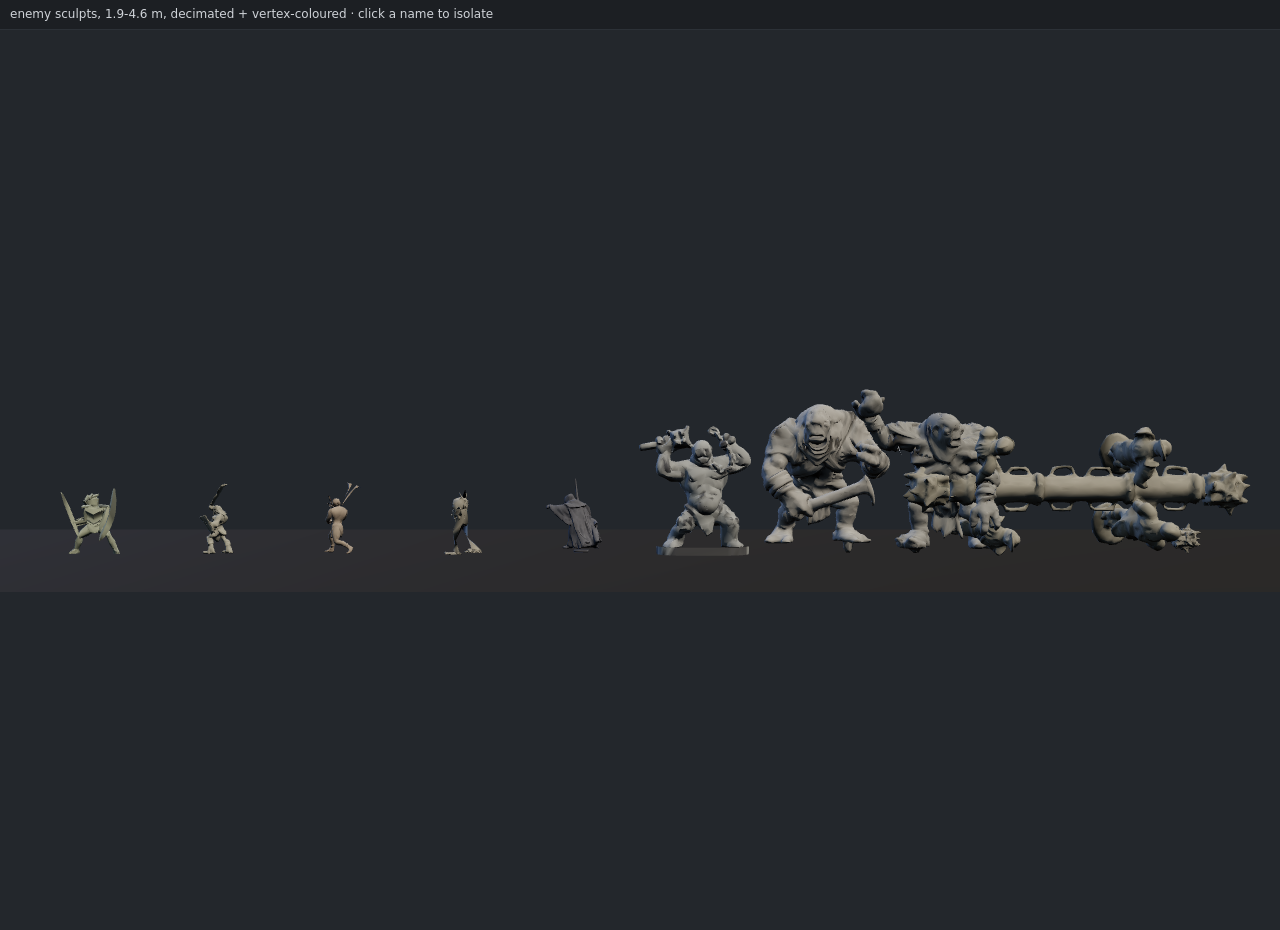
==== tools/enemy_models.html @ 812812e4 "b42: ten film-design enemy sculpts as GLB (orc, uruks, trolls, ringwraith, ram crew) in assets/enemi" ====
<!doctype html><meta charset="utf-8"><title>enemy models — check sheet</title>
<script type="importmap">{ "imports": { "three": "../vendor/three.module.js", "three/addons/": "../vendor/addons/" } }</script>
<style>
  html,body{margin:0;background:#1c1f23;color:#cfd3d8;font:12px/1.4 system-ui,sans-serif}
  #bar{padding:6px 10px;border-bottom:1px solid #2c3137}
  canvas{display:block}
</style>
<div id="bar">enemy sculpts, 1.9-4.6 m, decimated + vertex-coloured · click a name to isolate</div>
<canvas id="c"></canvas>
<script type="module">
/* Check sheet for the enemy sculpts in assets/enemies. Each model is drawn at its
   true height, front and side, so proportions and facing can be judged side by side. */
import * as THREE from 'three';
import { GLTFLoader } from 'three/addons/loaders/GLTFLoader.js';

const MODELS = ['orc', 'uruk_bare', 'uruk_berserker', 'uruk_archer', 'ringwraith',
  'troll', 'cave_troll', 'war_troll', 'ram_crew', 'ram_head'];
const COLS = 10, GAP = 3.4;

const W = window.innerWidth, H = window.innerHeight;
const r = new THREE.WebGLRenderer({ canvas: document.getElementById('c'), antialias: true });
r.setSize(W, H, false);
r.setPixelRatio(Math.min(devicePixelRatio, 2));
r.outputColorSpace = THREE.SRGBColorSpace;
r.toneMapping = THREE.ACESFilmicToneMapping;

const scene = new THREE.Scene();
scene.background = new THREE.Color(0x23272c);
scene.add(new THREE.HemisphereLight(0xaecbe8, 0x37312a, 1.4));
const key = new THREE.DirectionalLight(0xfff0d6, 2.2); key.position.set(4, 8, 6); scene.add(key);
const rim = new THREE.DirectionalLight(0x8ab0ff, 1.0); key.position.set(4, 8, 6); rim.position.set(-6, 4, -6); scene.add(rim);

const floor = new THREE.Mesh(new THREE.PlaneGeometry(60, 20), new THREE.MeshStandardMaterial({ color: 0x36332e, roughness: 1 }));
floor.rotation.x = -Math.PI / 2; scene.add(floor);

const cam = new THREE.PerspectiveCamera(32, W / H, 0.1, 120);
const loader = new GLTFLoader();
let slot = 0;

async function place(name) {
  const g = await loader.loadAsync(`../assets/enemies/${name}.glb`);
  const m = g.scene;
  const box = new THREE.Box3().setFromObject(m);
  const h = box.max.y - box.min.y;
  const col = slot % COLS;
  const x = col * GAP - (COLS - 1) * GAP / 2;
  const z = 0;
  m.position.set(x, 0, z);
  m.traverse(o => { if (o.isMesh && o.material) { o.material.vertexColors = true; o.material.roughness = 0.9; o.material.metalness = 0.04; } });
  scene.add(m);
  slot++;
  return h;
}

const heights = [];
for (const n of MODELS) heights.push(await place(n));
const tallest = Math.max(...heights);

cam.position.set(0, tallest * 0.8, 44);
cam.lookAt(0, tallest * 0.45, 0);
r.render(scene, cam);
window.__sheet = { count: MODELS.length, heights };
</script>
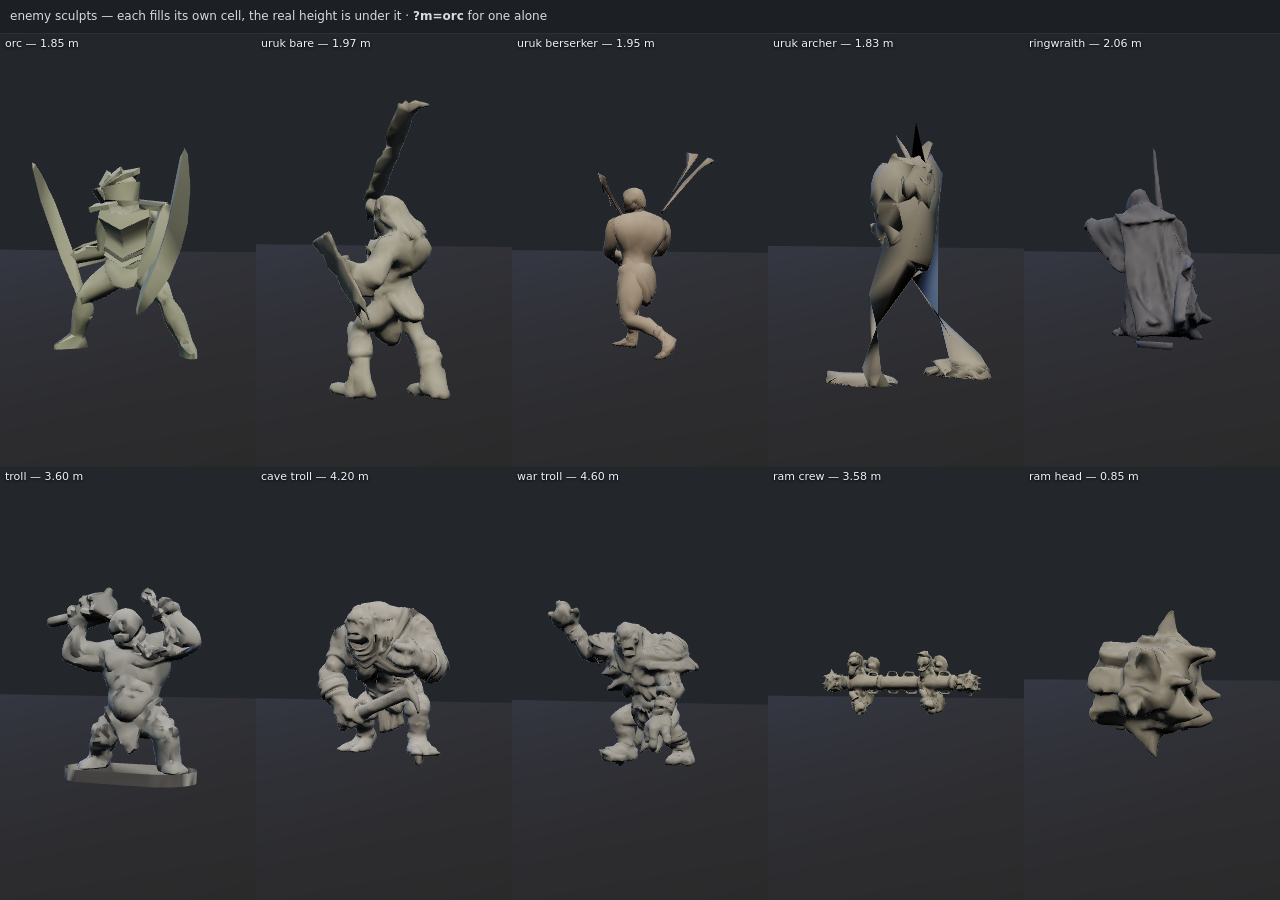
==== commit e5fe2aed: "b42: the check sheet is a grid now — each sculpt fills its own cell with its real height printed, so" ====
--- a/tools/enemy_models.html
+++ b/tools/enemy_models.html
@@ -1,63 +1,92 @@
-<!doctype html><meta charset="utf-8"><title>enemy models — check sheet</title>
+<!doctype html><meta charset="utf-8"><meta name="viewport" content="width=device-width,initial-scale=1">
+<title>enemy models — check sheet</title>
 <script type="importmap">{ "imports": { "three": "../vendor/three.module.js", "three/addons/": "../vendor/addons/" } }</script>
 <style>
-  html,body{margin:0;background:#1c1f23;color:#cfd3d8;font:12px/1.4 system-ui,sans-serif}
-  #bar{padding:6px 10px;border-bottom:1px solid #2c3137}
-  canvas{display:block}
+  html,body{margin:0;height:100%;background:#1c1f23;color:#d7dbe0;font:12px/1.4 system-ui,sans-serif}
+  body{display:flex;flex-direction:column}
+  #bar{padding:8px 10px;border-bottom:1px solid #2c3137}
+  #stage{position:relative;flex:1;overflow:hidden}
+  #c{position:absolute;inset:0;display:block}
+  .tag{position:absolute;font:11px system-ui;color:#eef2f7;text-shadow:0 1px 3px #000;pointer-events:none}
 </style>
-<div id="bar">enemy sculpts, 1.9-4.6 m, decimated + vertex-coloured · click a name to isolate</div>
-<canvas id="c"></canvas>
+<div id="bar">enemy sculpts — each fills its own cell, the real height is under it · <b>?m=orc</b> for one alone</div>
+<div id="stage"><canvas id="c"></canvas></div>
 <script type="module">
-/* Check sheet for the enemy sculpts in assets/enemies. Each model is drawn at its
-   true height, front and side, so proportions and facing can be judged side by side. */
+/* Each model is framed to its own cell, so a 1.9 m orc reads as big as a 4.6 m troll.
+   The printed height is the real one; the framing is not to scale between cells. */
 import * as THREE from 'three';
 import { GLTFLoader } from 'three/addons/loaders/GLTFLoader.js';
 
 const MODELS = ['orc', 'uruk_bare', 'uruk_berserker', 'uruk_archer', 'ringwraith',
   'troll', 'cave_troll', 'war_troll', 'ram_crew', 'ram_head'];
-const COLS = 10, GAP = 3.4;
+const only = new URLSearchParams(location.search).get('m');
+const list = only ? [only] : MODELS;
 
-const W = window.innerWidth, H = window.innerHeight;
+const stage = document.getElementById('stage');
 const r = new THREE.WebGLRenderer({ canvas: document.getElementById('c'), antialias: true });
-r.setSize(W, H, false);
-r.setPixelRatio(Math.min(devicePixelRatio, 2));
 r.outputColorSpace = THREE.SRGBColorSpace;
 r.toneMapping = THREE.ACESFilmicToneMapping;
+r.setScissorTest(true);
 
 const scene = new THREE.Scene();
 scene.background = new THREE.Color(0x23272c);
-scene.add(new THREE.HemisphereLight(0xaecbe8, 0x37312a, 1.4));
-const key = new THREE.DirectionalLight(0xfff0d6, 2.2); key.position.set(4, 8, 6); scene.add(key);
-const rim = new THREE.DirectionalLight(0x8ab0ff, 1.0); key.position.set(4, 8, 6); rim.position.set(-6, 4, -6); scene.add(rim);
-
-const floor = new THREE.Mesh(new THREE.PlaneGeometry(60, 20), new THREE.MeshStandardMaterial({ color: 0x36332e, roughness: 1 }));
+scene.add(new THREE.HemisphereLight(0xb6d2ee, 0x39332b, 1.55));
+const key = new THREE.DirectionalLight(0xfff0d6, 2.3); key.position.set(4, 7, 6); scene.add(key);
+const rim = new THREE.DirectionalLight(0x8ab0ff, 1.1); rim.position.set(-6, 4, -5); scene.add(rim);
+const floor = new THREE.Mesh(new THREE.PlaneGeometry(80, 80), new THREE.MeshStandardMaterial({ color: 0x36332e, roughness: 1 }));
 floor.rotation.x = -Math.PI / 2; scene.add(floor);
 
-const cam = new THREE.PerspectiveCamera(32, W / H, 0.1, 120);
 const loader = new GLTFLoader();
-let slot = 0;
+const cam = new THREE.PerspectiveCamera(30, 1, 0.05, 200);
+const stamp = Date.now();
 
-async function place(name) {
-  const g = await loader.loadAsync(`../assets/enemies/${name}.glb`);
+async function load(name) {
+  const g = await loader.loadAsync(`../assets/enemies/${name}.glb?t=${stamp}`);
   const m = g.scene;
-  const box = new THREE.Box3().setFromObject(m);
-  const h = box.max.y - box.min.y;
-  const col = slot % COLS;
-  const x = col * GAP - (COLS - 1) * GAP / 2;
-  const z = 0;
-  m.position.set(x, 0, z);
-  m.traverse(o => { if (o.isMesh && o.material) { o.material.vertexColors = true; o.material.roughness = 0.9; o.material.metalness = 0.04; } });
-  scene.add(m);
-  slot++;
-  return h;
+  m.traverse(o => { if (o.isMesh && o.material) { o.material.vertexColors = true; o.material.roughness = 0.9; o.material.metalness = 0.04; o.material.side = 2; } });
+  const b = new THREE.Box3().setFromObject(m);
+  // the row is shot from a 3/4 angle, so fit the horizontal diagonal, not one axis
+  const wide = Math.hypot(b.max.x - b.min.x, b.max.z - b.min.z);
+  return { m, h: Math.max(b.max.y - b.min.y, 0.1), wide, label: name.replace(/_/g, ' ') };
 }
 
-const heights = [];
-for (const n of MODELS) heights.push(await place(n));
-const tallest = Math.max(...heights);
+const items = [];
+for (const n of list) items.push(await load(n).catch(() => null));
 
-cam.position.set(0, tallest * 0.8, 44);
-cam.lookAt(0, tallest * 0.45, 0);
-r.render(scene, cam);
-window.__sheet = { count: MODELS.length, heights };
+function layout() {
+  const W = stage.clientWidth, H = stage.clientHeight;
+  const cols = only ? 1 : (W > H ? 5 : 2);
+  const rows = Math.ceil(items.length / cols);
+  const cw = W / cols, ch = H / rows;
+  r.setSize(W, H, false);
+  r.setPixelRatio(Math.min(devicePixelRatio, 2));
+  r.clear();
+  items.forEach((it, i) => {
+    if (!it) return;
+    const cx = (i % cols) * cw, row = Math.floor(i / cols);
+    const y = H - (row + 1) * ch;          // gl viewport is bottom-up
+    r.setViewport(cx, y, cw, ch);
+    r.setScissor(cx, y, cw, ch);
+    it.m.position.set(0, 0, 0);
+    scene.add(it.m);
+    cam.aspect = cw / ch;
+    // fit both the height and the widest horizontal extent, so a long prop is not clipped
+    const halfFov = Math.tan((cam.fov * Math.PI / 180) / 2);
+    const d = Math.max(it.h / (2 * halfFov), it.wide / (2 * halfFov * cam.aspect)) * 1.4;
+    cam.position.set(Math.sin(0.45) * d, it.h * 0.58, Math.cos(0.45) * d);
+    cam.lookAt(0, it.h * 0.5, 0);
+    cam.updateProjectionMatrix();
+    r.render(scene, cam);
+    scene.remove(it.m);
+    const tag = document.createElement('span');
+    tag.className = 'tag';
+    tag.textContent = `${it.label} — ${it.h.toFixed(2)} m`;
+    tag.style.left = `${cx + 5}px`;
+    tag.style.top = `${H - y - ch + 3}px`;  // css top of the same cell
+    stage.appendChild(tag);
+  });
+}
+
+layout();
+window.__sheet = { count: items.filter(Boolean).length, heights: items.filter(Boolean).map(i => +i.h.toFixed(2)) };
 </script>
